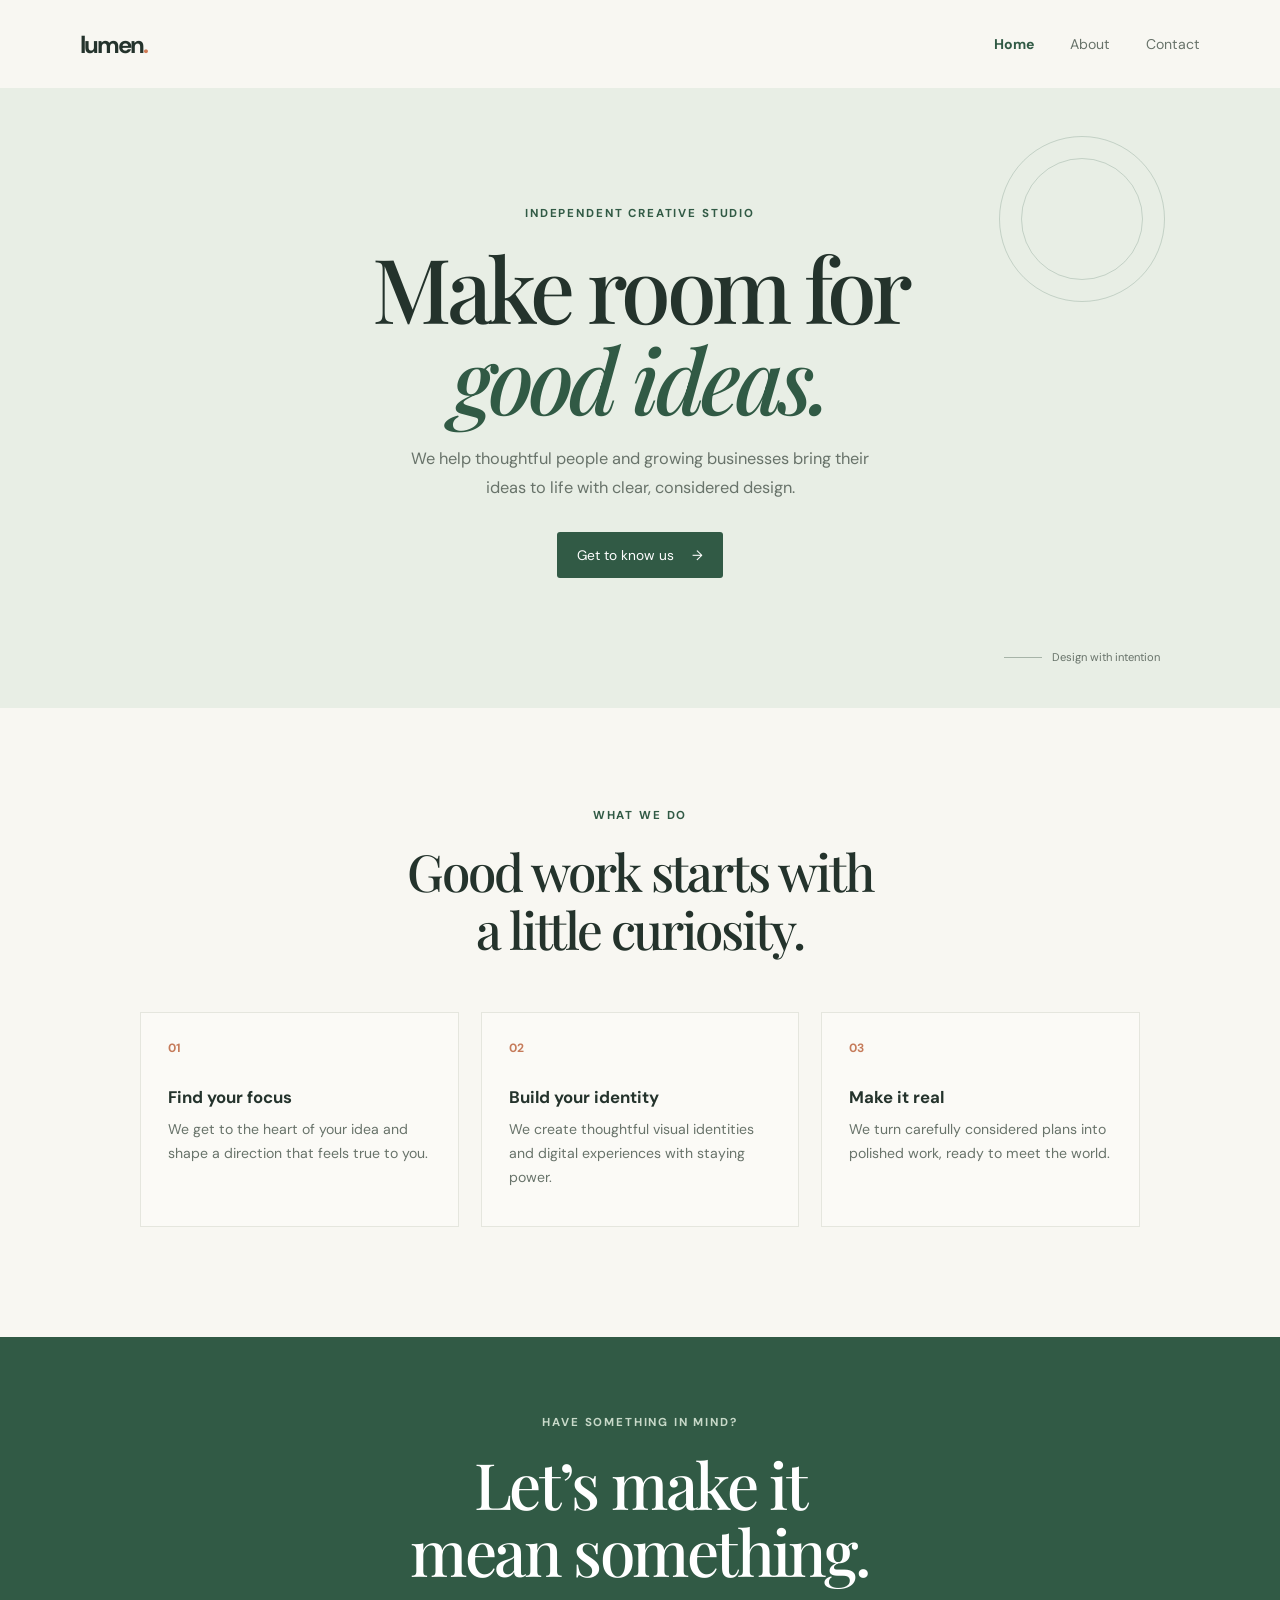
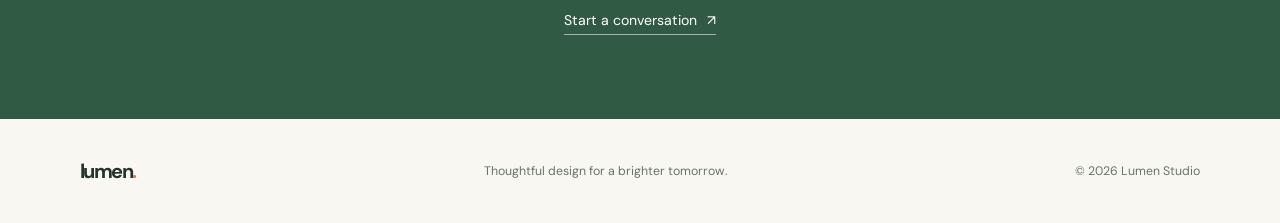
==== index.html @ a0df7888 "Initial Commit" ====
<!doctype html>
<html lang="en">
  <head>
    <meta charset="UTF-8" />
    <meta name="viewport" content="width=device-width, initial-scale=1.0" />
    <meta
      name="description"
      content="Lumen Studio creates thoughtful digital experiences for people and businesses."
    />
    <link rel="stylesheet" href="styles.css" />
    <title>Lumen Studio | Thoughtful digital design</title>
  </head>
  <body>
    <header class="site-header">
      <a class="brand" href="index.html" aria-label="Lumen Studio home">lumen<span>.</span></a>
      <nav class="site-nav" aria-label="Main navigation">
        <a href="index.html" aria-current="page">Home</a>
        <a href="about.html">About</a>
        <a href="contact.html">Contact</a>
      </nav>
    </header>

    <main>
      <section class="hero">
        <p class="eyebrow">Independent creative studio</p>
        <h1>Make room for<br /><span>good ideas.</span></h1>
        <p class="hero-copy">
          We help thoughtful people and growing businesses bring their ideas to
          life with clear, considered design.
        </p>
        <a class="button" href="about.html">Get to know us <span aria-hidden="true">→</span></a>
        <div class="hero-note" aria-hidden="true">
          <span class="note-line"></span>
          <span>Design with intention</span>
        </div>
      </section>

      <section class="intro section-wrap">
        <p class="eyebrow">What we do</p>
        <h2>Good work starts with<br />a little curiosity.</h2>
        <div class="service-grid">
          <article class="service-card">
            <span class="card-number">01</span>
            <h3>Find your focus</h3>
            <p>We get to the heart of your idea and shape a direction that feels true to you.</p>
          </article>
          <article class="service-card">
            <span class="card-number">02</span>
            <h3>Build your identity</h3>
            <p>We create thoughtful visual identities and digital experiences with staying power.</p>
          </article>
          <article class="service-card">
            <span class="card-number">03</span>
            <h3>Make it real</h3>
            <p>We turn carefully considered plans into polished work, ready to meet the world.</p>
          </article>
        </div>
      </section>

      <section class="closing-banner">
        <p class="eyebrow">Have something in mind?</p>
        <h2>Let’s make it<br />mean something.</h2>
        <a class="text-link" href="contact.html">Start a conversation <span aria-hidden="true">↗</span></a>
      </section>
    </main>

    <footer class="site-footer">
      <a class="brand" href="index.html">lumen<span>.</span></a>
      <p>Thoughtful design for a brighter tomorrow.</p>
      <small>© 2026 Lumen Studio</small>
    </footer>
  </body>
</html>
---- styles.css ----
@import url("https://fonts.googleapis.com/css2?family=DM+Sans:wght@400;500;600;700&family=Playfair+Display:wght@500;600&display=swap");

:root {
  font-family: "DM Sans", sans-serif;
  color: #24332c;
  background: #f8f7f2;
  font-synthesis: none;
  text-rendering: optimizeLegibility;
  -webkit-font-smoothing: antialiased;
  -moz-osx-font-smoothing: grayscale;
  font-optical-sizing: auto;
  font-weight: 400;
  --green: #315a45;
  --muted: #68736a;
  --paper: #f8f7f2;
}

* {
  box-sizing: border-box;
}

body {
  margin: 0;
  min-width: 320px;
}

a {
  color: inherit;
}

.site-header,
.site-footer {
  display: flex;
  align-items: center;
  justify-content: space-between;
  width: min(1120px, calc(100% - 64px));
  margin: 0 auto;
}

.site-header {
  height: 88px;
}

.brand {
  color: #24332c;
  font-size: 1.5rem;
  font-weight: 700;
  letter-spacing: -0.08em;
  text-decoration: none;
}

.brand span {
  color: #d17b56;
}

.site-nav {
  display: flex;
  gap: 36px;
}

.site-nav a {
  color: #68736a;
  font-size: 0.88rem;
  text-decoration: none;
  transition: color 160ms ease;
}

.site-nav a:hover,
.site-nav a[aria-current="page"] {
  color: var(--green);
}

.site-nav a[aria-current="page"] {
  font-weight: 700;
}

.hero,
.page-hero {
  position: relative;
  overflow: hidden;
  padding: 118px 24px 130px;
  background: #e8eee5;
  text-align: center;
}

.hero::after {
  position: absolute;
  top: 48px;
  right: max(calc((100% - 1050px) / 2), 48px);
  width: 164px;
  height: 164px;
  border: 1px solid rgb(49 90 69 / 20%);
  border-radius: 50%;
  content: "";
}

.hero::before {
  position: absolute;
  top: 70px;
  right: max(calc((100% - 1050px) / 2 + 22px), 70px);
  width: 120px;
  height: 120px;
  border: 1px solid rgb(49 90 69 / 20%);
  border-radius: 50%;
  content: "";
}

.eyebrow {
  margin: 0 0 20px;
  color: var(--green);
  font-size: 0.72rem;
  font-weight: 700;
  letter-spacing: 0.16em;
  text-transform: uppercase;
}

h1,
h2,
h3,
p {
  margin-top: 0;
}

h1,
h2 {
  font-family: "Playfair Display", Georgia, serif;
  font-weight: 500;
}

.hero h1,
.page-hero h1 {
  margin-bottom: 20px;
  font-size: clamp(3.2rem, 7vw, 6rem);
  letter-spacing: -0.055em;
  line-height: 1.02;
}

.hero h1 span,
.page-hero h1 span {
  color: var(--green);
  font-style: italic;
}

.hero-copy {
  max-width: 490px;
  margin: 0 auto 30px;
  color: var(--muted);
  font-size: 1.02rem;
  line-height: 1.8;
}

.button {
  display: inline-flex;
  align-items: center;
  gap: 18px;
  padding: 14px 20px;
  border-radius: 3px;
  background: var(--green);
  color: white;
  font-size: 0.86rem;
  text-decoration: none;
  transition: background 160ms ease, transform 160ms ease;
}

.button:hover {
  transform: translateY(-2px);
  background: #254735;
}

.hero-note {
  position: absolute;
  right: max(calc((100% - 1040px) / 2), 32px);
  bottom: 44px;
  display: flex;
  align-items: center;
  gap: 10px;
  color: var(--muted);
  font-size: 0.7rem;
}

.note-line {
  width: 38px;
  height: 1px;
  background: #a7b4a8;
}

.section-wrap {
  width: min(1000px, calc(100% - 64px));
  margin: 0 auto;
}

.intro {
  padding-top: 100px;
  padding-bottom: 110px;
  text-align: center;
}

.intro h2,
.about-story h2,
.contact-card h2 {
  margin-bottom: 54px;
  font-size: clamp(2.2rem, 4vw, 3.5rem);
  letter-spacing: -0.04em;
  line-height: 1.12;
}

.service-grid,
.values-grid {
  display: grid;
  grid-template-columns: repeat(3, 1fr);
  gap: 22px;
  text-align: left;
}

.service-card {
  min-height: 215px;
  padding: 27px;
  border: 1px solid #e5e6de;
  background: #fbfaf6;
}

.card-number {
  display: block;
  margin-bottom: 30px;
  color: #c57b5a;
  font-size: 0.75rem;
  font-weight: 700;
}

.service-card h3,
.values-grid h3 {
  margin-bottom: 10px;
  font-size: 1.05rem;
}

.service-card p,
.values-grid p {
  margin-bottom: 0;
  color: var(--muted);
  font-size: 0.88rem;
  line-height: 1.7;
}

.closing-banner {
  padding: 78px 24px 84px;
  background: #315a45;
  color: white;
  text-align: center;
}

.closing-banner .eyebrow {
  color: #c8d9c9;
}

.closing-banner h2 {
  margin-bottom: 24px;
  font-size: clamp(2.5rem, 5vw, 4.2rem);
  letter-spacing: -0.04em;
  line-height: 1.05;
}

.text-link {
  display: inline-flex;
  gap: 10px;
  align-items: center;
  padding-bottom: 5px;
  border-bottom: 1px solid rgb(255 255 255 / 55%);
  color: white;
  font-size: 0.88rem;
  text-decoration: none;
}

.site-footer {
  min-height: 104px;
  color: var(--muted);
}

.site-footer .brand {
  color: #24332c;
  font-size: 1.25rem;
}

.site-footer p,
.site-footer small {
  margin-bottom: 0;
  font-size: 0.77rem;
}

.page-hero {
  padding-top: 96px;
  padding-bottom: 105px;
}

.page-hero h1 {
  font-size: clamp(3.1rem, 6vw, 5.2rem);
}

.about-story {
  display: grid;
  grid-template-columns: 1fr 1fr;
  gap: 80px;
  align-items: start;
  padding-top: 105px;
  padding-bottom: 100px;
}

.about-story h2,
.contact-card h2 {
  margin-bottom: 0;
}

.story-copy {
  padding-top: 36px;
  color: var(--muted);
  font-size: 0.98rem;
  line-height: 1.85;
}

.story-copy p:last-child {
  margin-bottom: 0;
}

.values-section {
  padding: 76px 0 88px;
  background: #eeeee7;
}

.values-section .eyebrow {
  margin-bottom: 38px;
}

.values-grid article {
  padding-right: 12px;
}

.values-grid .card-number {
  margin-bottom: 17px;
}

.contact-hero {
  padding-bottom: 112px;
}

.contact-details {
  display: grid;
  grid-template-columns: 1.2fr 0.8fr;
  gap: 90px;
  padding-top: 100px;
  padding-bottom: 110px;
}

.contact-card h2 {
  margin-bottom: 30px;
}

.email-link {
  color: var(--green);
  font-size: 1.08rem;
  font-weight: 600;
  text-decoration-color: #aebcae;
  text-underline-offset: 6px;
}

.contact-aside {
  align-self: center;
  padding: 30px;
  border-left: 1px solid #dfe1d8;
  color: var(--muted);
  font-size: 0.94rem;
  line-height: 1.8;
}

.contact-aside .eyebrow {
  color: var(--green);
}

.contact-aside p:last-child {
  margin-bottom: 0;
}

@media (max-width: 700px) {
  .site-header,
  .site-footer,
  .section-wrap {
    width: min(100% - 40px, 520px);
  }

  .site-header {
    height: 74px;
  }

  .site-nav {
    gap: 19px;
  }

  .site-nav a {
    font-size: 0.8rem;
  }

  .hero,
  .page-hero {
    padding: 94px 20px 100px;
  }

  .hero::before,
  .hero::after,
  .hero-note {
    display: none;
  }

  .hero-copy {
    font-size: 0.94rem;
  }

  .intro {
    padding-top: 75px;
    padding-bottom: 80px;
  }

  .intro h2 {
    margin-bottom: 36px;
  }

  .service-grid,
  .values-grid {
    grid-template-columns: 1fr;
    gap: 14px;
  }

  .service-card {
    min-height: auto;
  }

  .service-card .card-number {
    margin-bottom: 18px;
  }

  .about-story,
  .contact-details {
    grid-template-columns: 1fr;
    gap: 30px;
    padding-top: 75px;
    padding-bottom: 75px;
  }

  .story-copy {
    padding-top: 0;
  }

  .values-section {
    padding: 65px 0;
  }

  .values-grid article {
    padding: 14px 0;
  }

  .values-grid .card-number {
    margin-bottom: 12px;
  }

  .contact-aside {
    padding: 25px 0 0;
    border-top: 1px solid #dfe1d8;
    border-left: 0;
  }

  .site-footer {
    min-height: 94px;
    flex-wrap: wrap;
    gap: 10px 20px;
    padding: 20px 0;
  }
}

@media (max-width: 400px) {
  .site-header,
  .section-wrap,
  .site-footer {
    width: calc(100% - 32px);
  }

  .site-nav {
    gap: 13px;
  }
}
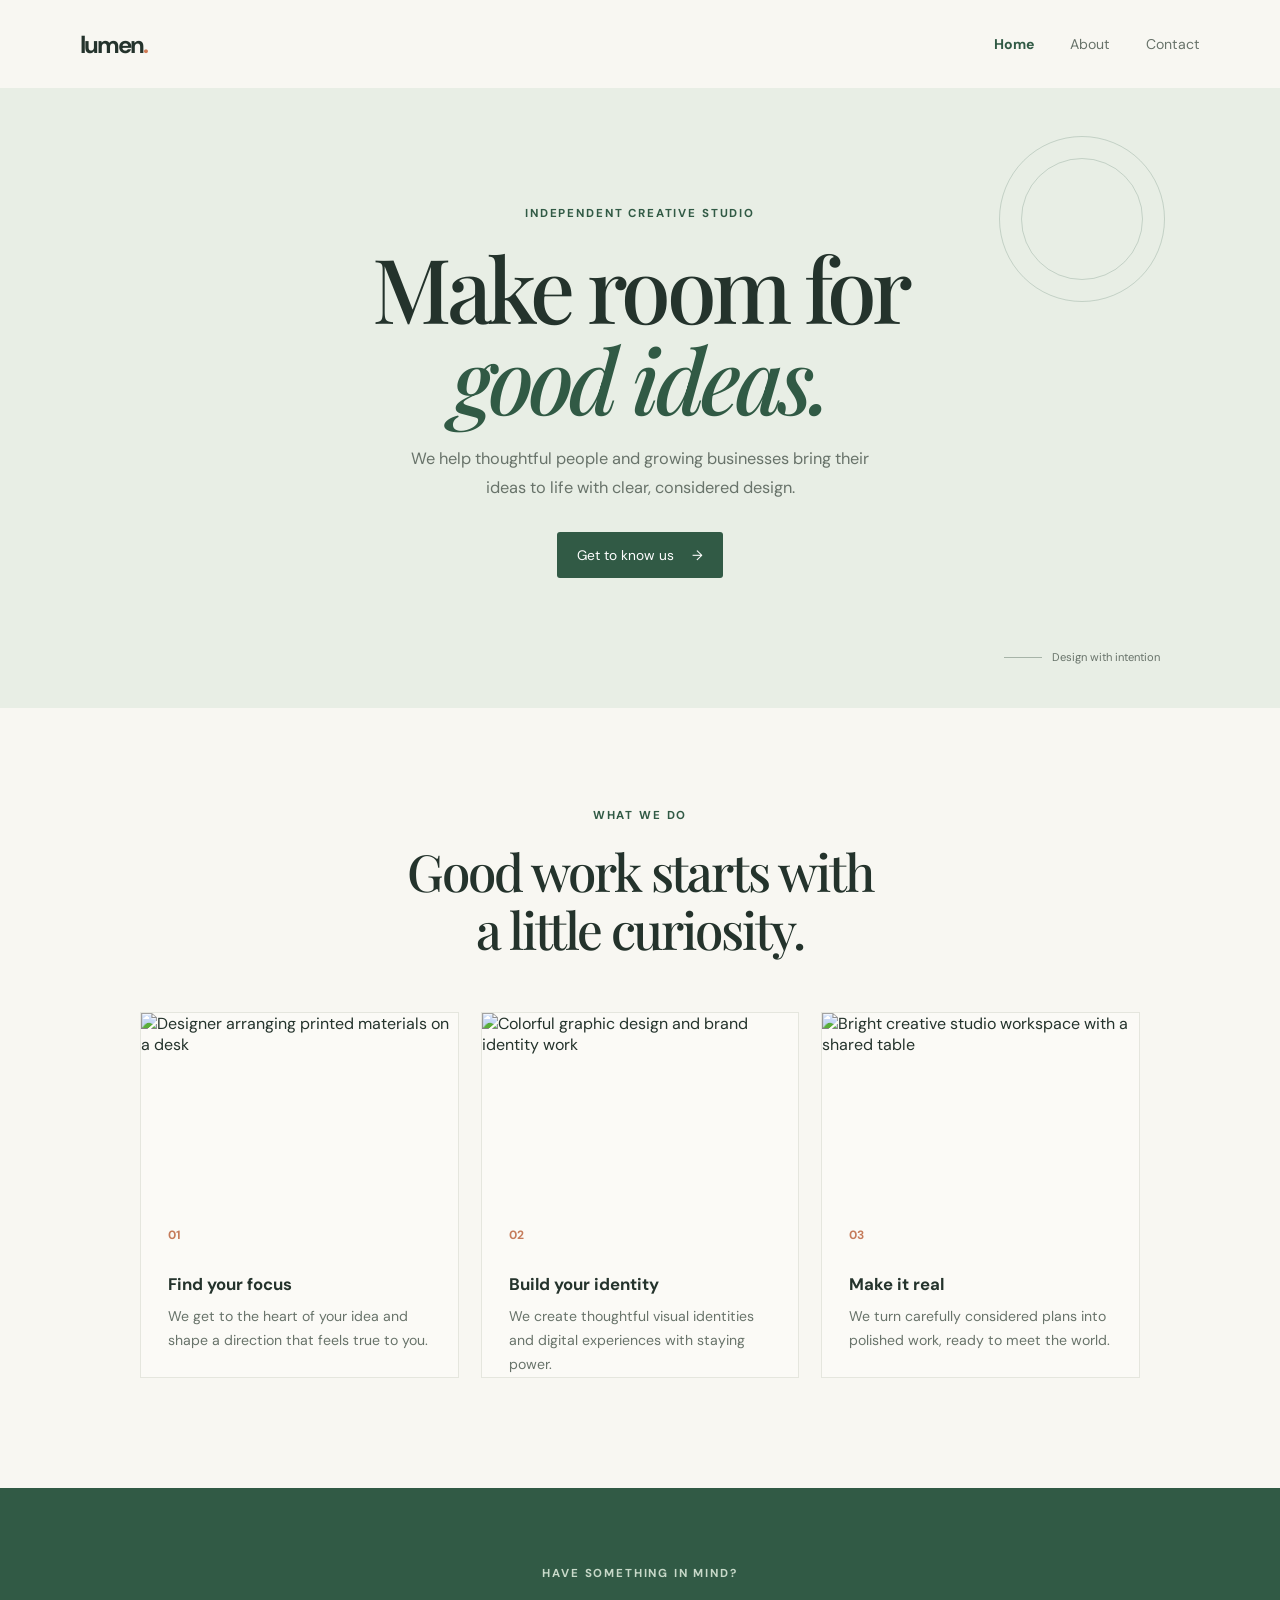
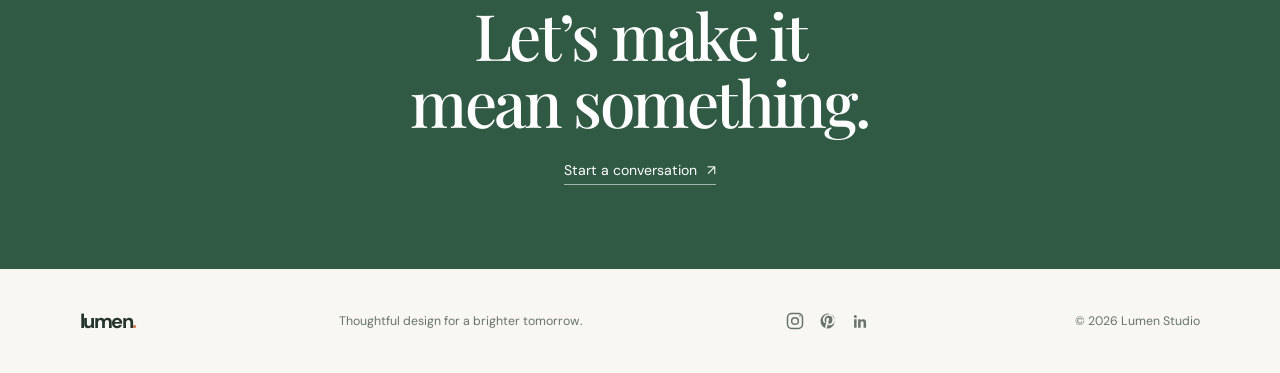
==== commit 22a28285: "Added Photos and Social Icons" ====
--- a/index.html
+++ b/index.html
@@ -40,16 +40,31 @@
         <h2>Good work starts with<br />a little curiosity.</h2>
         <div class="service-grid">
           <article class="service-card">
+            <img
+              class="service-card-image"
+              src="https://images.unsplash.com/photo-1523726491678-bf852e717f6a?auto=format&amp;fit=crop&amp;w=900&amp;q=85"
+              alt="Designer arranging printed materials on a desk"
+            />
             <span class="card-number">01</span>
             <h3>Find your focus</h3>
             <p>We get to the heart of your idea and shape a direction that feels true to you.</p>
           </article>
           <article class="service-card">
+            <img
+              class="service-card-image"
+              src="https://images.unsplash.com/photo-1558655146-9f40138edfeb?auto=format&amp;fit=crop&amp;w=900&amp;q=85"
+              alt="Colorful graphic design and brand identity work"
+            />
             <span class="card-number">02</span>
             <h3>Build your identity</h3>
             <p>We create thoughtful visual identities and digital experiences with staying power.</p>
           </article>
           <article class="service-card">
+            <img
+              class="service-card-image"
+              src="https://images.unsplash.com/photo-1497366754035-f200968a6e72?auto=format&amp;fit=crop&amp;w=900&amp;q=85"
+              alt="Bright creative studio workspace with a shared table"
+            />
             <span class="card-number">03</span>
             <h3>Make it real</h3>
             <p>We turn carefully considered plans into polished work, ready to meet the world.</p>
@@ -67,6 +82,25 @@
     <footer class="site-footer">
       <a class="brand" href="index.html">lumen<span>.</span></a>
       <p>Thoughtful design for a brighter tomorrow.</p>
+      <nav class="social-links" aria-label="Social media">
+        <a href="https://www.instagram.com/" aria-label="Instagram">
+          <svg viewBox="0 0 24 24" aria-hidden="true">
+            <rect x="3" y="3" width="18" height="18" rx="5"></rect>
+            <circle cx="12" cy="12" r="4"></circle>
+            <circle class="social-icon-dot" cx="18" cy="6" r="1"></circle>
+          </svg>
+        </a>
+        <a href="https://www.pinterest.com/" aria-label="Pinterest">
+          <svg viewBox="0 0 24 24" aria-hidden="true">
+            <path d="M12 3a9 9 0 0 0-3.28 17.38c-.03-.72-.01-1.58.18-2.36l1.32-5.6s-.33-.66-.33-1.63c0-1.53.89-2.68 2-2.68.95 0 1.41.71 1.41 1.56 0 .95-.61 2.38-.92 3.71-.26 1.11.56 2.01 1.65 2.01 1.98 0 3.31-2.54 3.31-5.55 0-2.29-1.54-4-4.34-4-3.16 0-5.12 2.36-5.12 4.99 0 .91.27 1.55.69 2.04.19.23.22.32.15.58l-.2.8c-.07.26-.29.35-.53.25-1.47-.6-2.15-2.21-2.15-4.02 0-2.99 2.52-6.57 7.52-6.57 4.02 0 6.67 2.91 6.67 6.03 0 4.13-2.3 7.21-5.69 7.21-1.14 0-2.21-.62-2.58-1.32l-.74 2.96c-.22.81-.66 1.62-1.06 2.25A9 9 0 1 0 12 3Z"></path>
+          </svg>
+        </a>
+        <a href="https://www.linkedin.com/" aria-label="LinkedIn">
+          <svg viewBox="0 0 24 24" aria-hidden="true">
+            <path d="M5.2 8.4a1.8 1.8 0 1 0 0-3.6 1.8 1.8 0 0 0 0 3.6ZM3.7 10h3v10h-3V10Zm5 0h2.9v1.4h.04c.4-.76 1.38-1.56 2.84-1.56 3.04 0 3.6 2 3.6 4.6V20h-3v-4.92c0-1.18-.02-2.7-1.64-2.7-1.65 0-1.9 1.28-1.9 2.62V20h-3V10Z"></path>
+          </svg>
+        </a>
+      </nav>
       <small>© 2026 Lumen Studio</small>
     </footer>
   </body>
--- a/styles.css
+++ b/styles.css
@@ -213,10 +213,29 @@
 }
 
 .service-card {
-  min-height: 215px;
-  padding: 27px;
+  overflow: hidden;
   border: 1px solid #e5e6de;
   background: #fbfaf6;
+}
+
+.service-card-image {
+  display: block;
+  width: 100%;
+  height: 190px;
+  object-fit: cover;
+}
+
+.service-card > :not(.service-card-image) {
+  margin-right: 27px;
+  margin-left: 27px;
+}
+
+.service-card .card-number {
+  margin-top: 24px;
+}
+
+.service-card p {
+  margin-bottom: 27px;
 }
 
 .card-number {
@@ -286,6 +305,47 @@
   font-size: 0.77rem;
 }
 
+.social-links {
+  display: flex;
+  align-items: center;
+  gap: 13px;
+}
+
+.social-links a {
+  display: inline-flex;
+  width: 20px;
+  height: 20px;
+  color: var(--muted);
+  transition: color 160ms ease, transform 160ms ease;
+}
+
+.social-links a:hover {
+  transform: translateY(-2px);
+  color: var(--green);
+}
+
+.social-links svg {
+  width: 100%;
+  height: 100%;
+}
+
+.social-links svg path,
+.social-links svg rect,
+.social-links svg circle {
+  fill: currentColor;
+}
+
+.social-links a:first-child svg rect,
+.social-links a:first-child svg circle:not(.social-icon-dot) {
+  fill: none;
+  stroke: currentColor;
+  stroke-width: 1.8;
+}
+
+.social-links a:first-child svg .social-icon-dot {
+  stroke: none;
+}
+
 .page-hero {
   padding-top: 96px;
   padding-bottom: 105px;
@@ -297,11 +357,18 @@
 
 .about-story {
   display: grid;
-  grid-template-columns: 1fr 1fr;
-  gap: 80px;
+  grid-template-columns: 0.85fr 1fr 1fr;
+  gap: 40px;
   align-items: start;
   padding-top: 105px;
   padding-bottom: 100px;
+}
+
+.about-photo {
+  display: block;
+  width: 100%;
+  height: 340px;
+  object-fit: cover;
 }
 
 .about-story h2,
@@ -471,6 +538,15 @@
     gap: 10px 20px;
     padding: 20px 0;
   }
+
+  .site-footer p {
+    order: 1;
+    width: 100%;
+  }
+
+  .about-photo {
+    height: 280px;
+  }
 }
 
 @media (max-width: 400px) {
